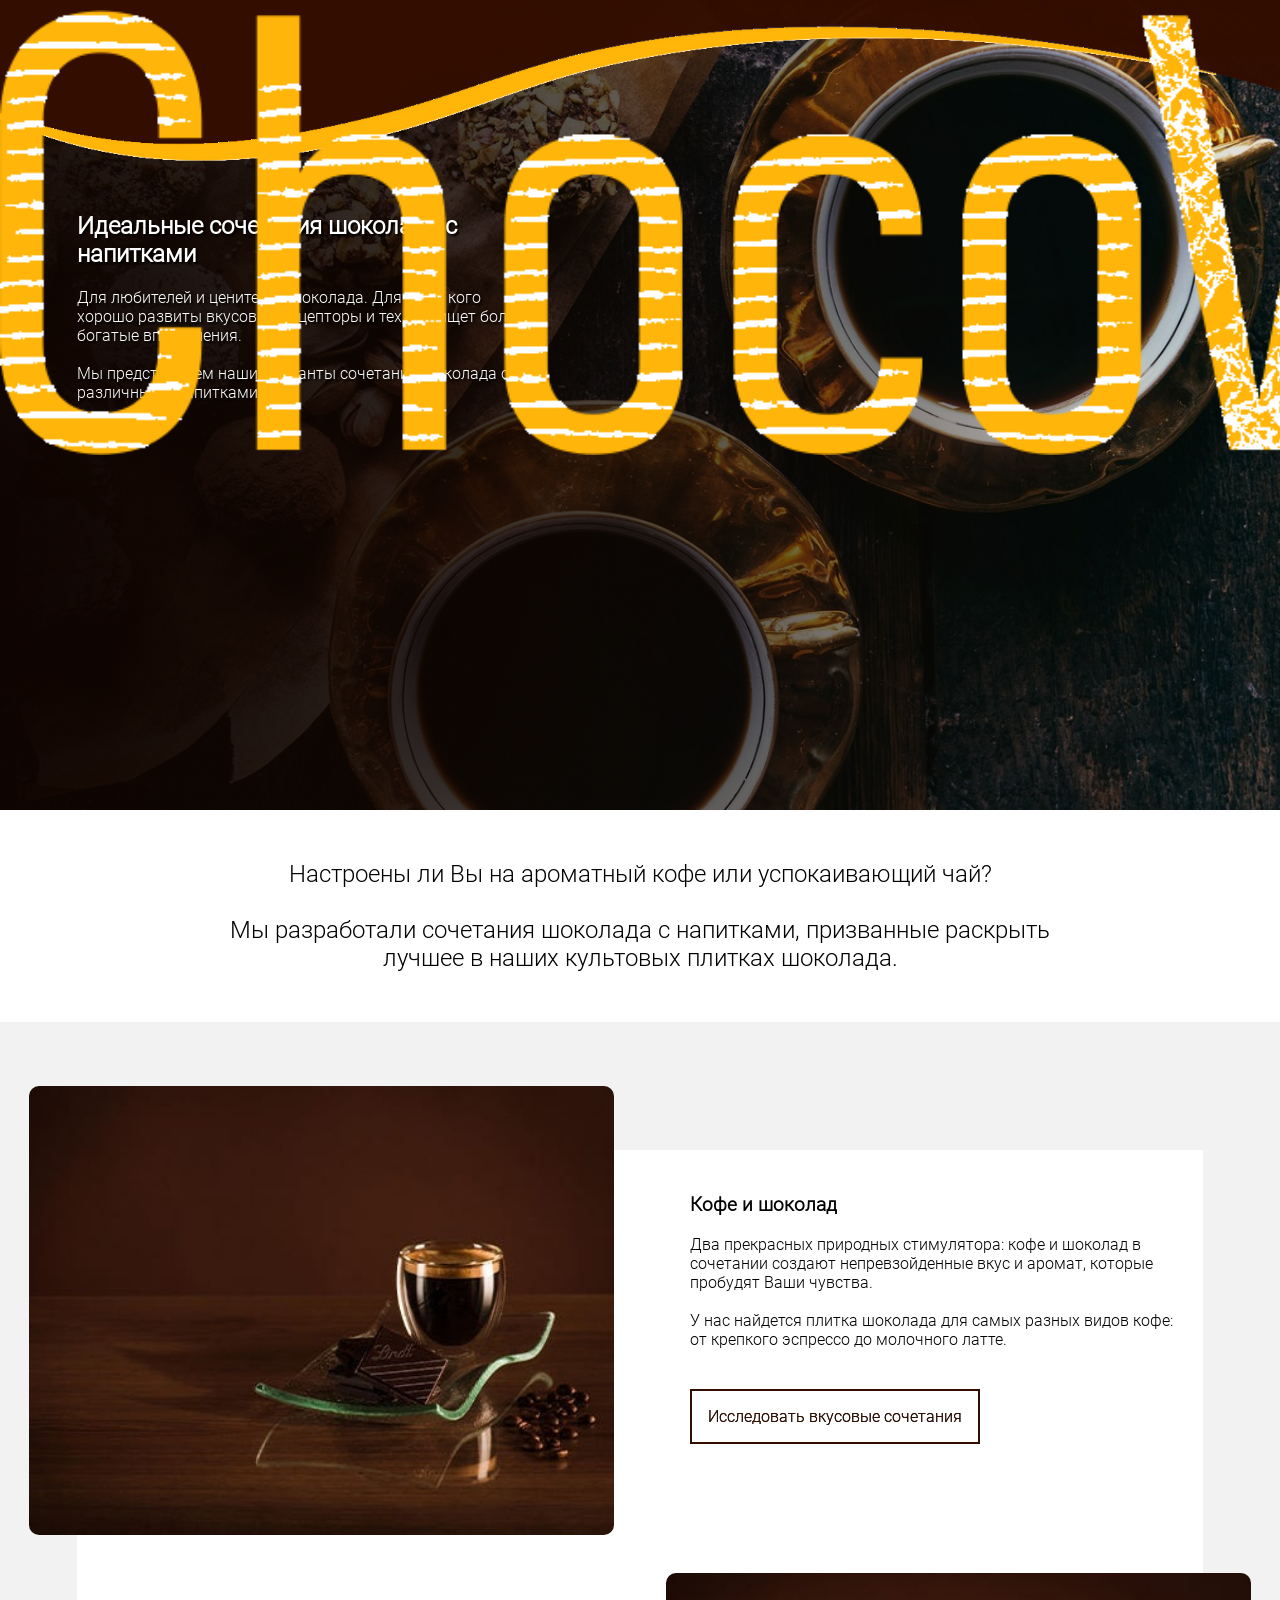
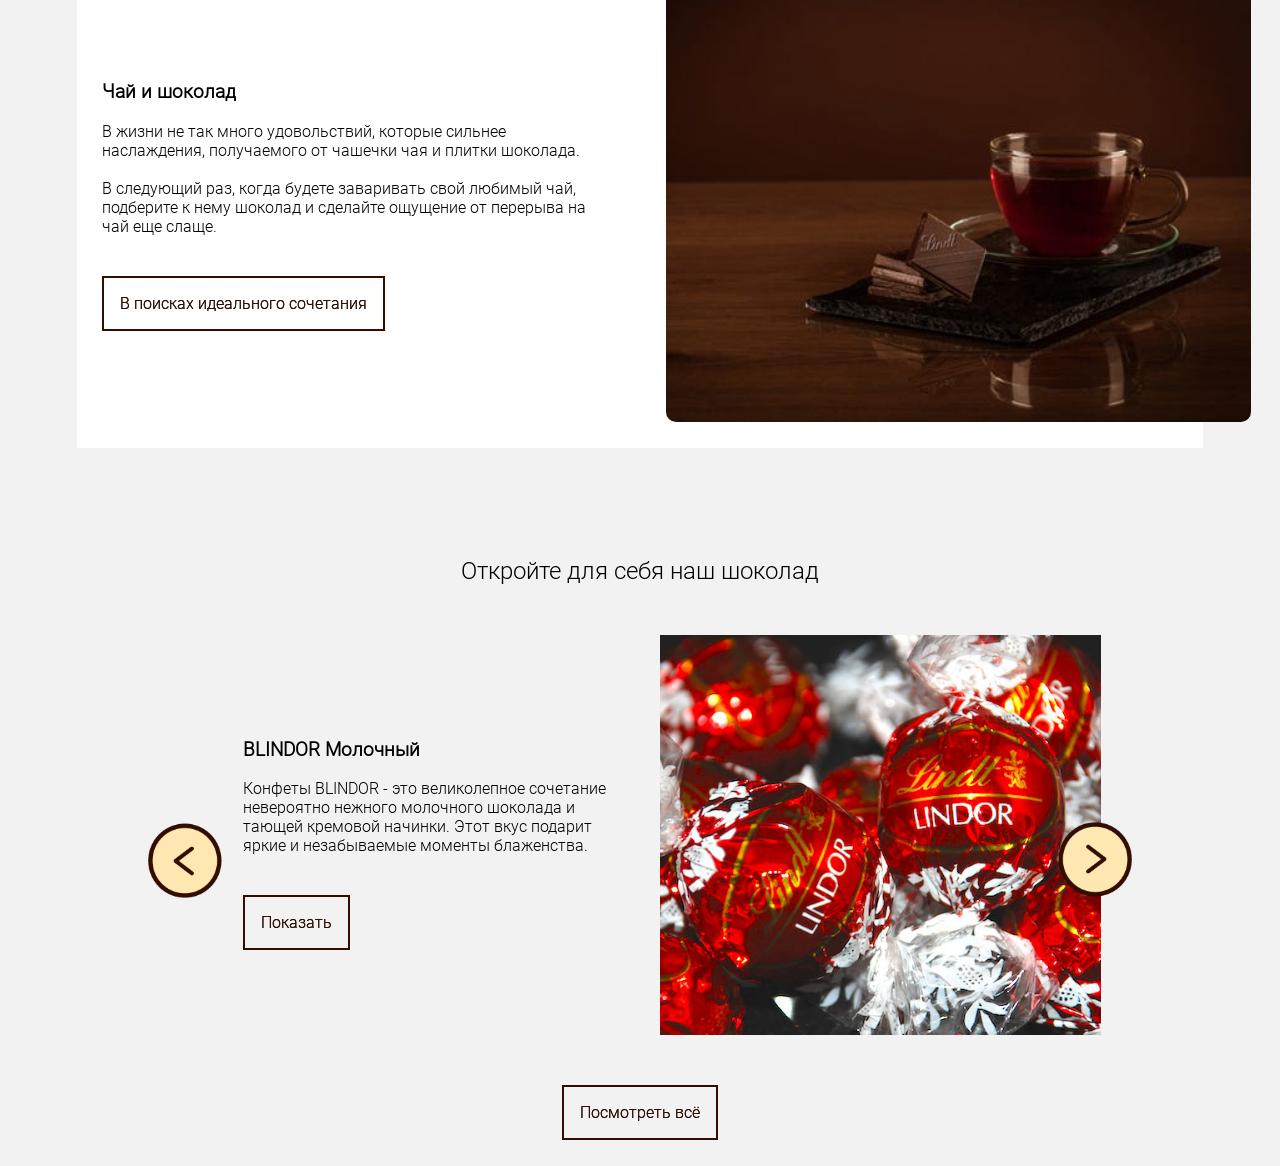
==== world/combinations.html @ 74cd6dc4 "init" ====
<html>
<head>
	<meta charset="utf-8">
	<link rel="stylesheet" href="../style.css">
	<title>Идеальные сочетания</title>
	<link rel="icon" href="../images/favicon.png">
	<meta name="viewport" content="width=device-width, initial-scale=1, minimum-scale=1">
</head>

<body>
	<script type="text/javascript" src="../scripts/header.js"></script>
	<!-- <script type="text/javascript" src="scripts/slider.js"></script> -->
	<script type="text/javascript" src="../scripts/scroll_animation.js"></script>
	<script type="text/javascript" src="../scripts/slider_buttons.js"></script>
	<script type="text/javascript">
		window.addEventListener("load", function(){
			setTimeout(function () {
				window.scrollTo({left: 0});
			},50);
			console.log("index");
		});
	</script>
	<div class="nav_button" onclick="buttonOnClick(this)"></div>
	<header id="header">
		<div class="nav">
			<a class="main" href="../index.html"><img src="../images/navbar/logo.png"></a>
			<a class="products" href="../products.html">Продукты</a>
			<a class="feed" href="../world.html">Мир ChocoVo!</a>
			<a class="shops" href="../shops.html">Магазины</a>
		</div>
	</header>

	<div id="slider">
		<input type="radio" name="slider_checkbox" class="slider_checkbox" id="slide_1" checked="checked">
		<label for="slide_1" style="visibility: hidden;"></label>
		<div class="slide_background" style="background-image: url('../images/combinations/slider.jpg');">
			<div class="slide_text_background"></div>
			<div class="slide">
				<div class = "slide_text">
					<h2 class="slide_title">Идеальные сочетания шоколада с напитками</h2>
					<p class="slide_label">
						Для любителей и ценителей шоколада. Для тех, у кого хорошо развиты вкусовые рецепторы и тех, кто ищет более богатые впечатления.<br><br>
						Мы представляем наши варианты сочетания шоколада с различными напитками.
					</p>
				</div>
			</div>
		</div>
	</div>

	<div class="content" style="padding: 30px 15%;">
		<h2 style="font-weight: normal;">Настроены ли Вы на ароматный кофе или успокаивающий чай?<br><br>
		Мы разработали сочетания шоколада с напитками, призванные раскрыть лучшее в наших культовых плитках шоколада.</h2>
	</div>

	<div class="content_margins">
		<div class = "image_text">
			<img src="../images/combinations/coffee/1.jpg" class="content_image anim_item">
			<div class="text">
				<h3 class="anim_item">Кофе и шоколад</h3>
				<p class="anim_item">Два прекрасных природных стимулятора: кофе и шоколад в сочетании создают непревзойденные вкус и аромат, которые пробудят Ваши чувства.<br><br>
				У нас найдется плитка шоколада для самых разных видов кофе: от крепкого эспрессо до молочного латте.</p>
				<div class="button dark anim_item"><a href="combinations/coffee.html">Исследовать вкусовые сочетания</a></div>
			</div>
		</div>
		<div class = "text_image">
			<img src="../images/combinations/tea/1.jpg" class="content_image anim_item">
			<div class="text">
				<h3 class="anim_item">Чай и шоколад</h3>
				<p class="anim_item">В жизни не так много удовольствий, которые сильнее наслаждения, получаемого от чашечки чая и плитки шоколада.<br><br>
					В следующий раз, когда будете заваривать свой любимый чай, подберите к нему шоколад и сделайте ощущение от перерыва на чай еще слаще.
				</p>
				<div class="button dark anim_item"><a href="combinations/tea.html">В поисках идеального сочетания</a></div>
			</div>
		</div>
	</div>

	<div class="content" style="background-color: transparent;">
		<h2 style="font-weight: normal;">Откройте для себя наш шоколад</h2>
		<div class="slider_buttons">
			<img src="../images/slider_buttons/previous.png" class = "previous_button" onclick="previousSlide()">
			<img src="../images/slider_buttons/next.png" class = "next_button" onclick="nextSlide()">
			<div class="slider_buttons_content active_slide">
				<div class="text">
					<h3>BLINDOR Молочный</h3>
					<p>Конфеты BLINDOR - это великолепное сочетание невероятно нежного молочного шоколада и тающей кремовой начинки. Этот вкус подарит яркие и незабываемые моменты блаженства.</p>
					<div class="button dark"><a href="../products/blindor_milk.html">Показать</a></div>
				</div>
				<div class="image" style="background-image: url('../images/slider_products/1.jpg');"><p></p></div>
			</div>
			<div class="slider_buttons_content">
				<div class="text">
					<h3>BLINDT Белый с ванилью</h3>
					<p>Удивительно шелковистый и сливочный белый шоколад с вкраплениями настоящих ванильных бобов. Исключительная палитра вкусов от Мэтров Шоколатье ChocoVo!</p>
					<div class="button dark"><a href="../products/blindt_white.html">Показать</a></div>
				</div>
				<div class="image" style="background-image: url('../images/slider_products/2.jpg');"><p></p></div>
			</div>
			<div class="slider_buttons_content">
				<<div class="text">
					<h3>BLINDT Молочный с высоким содержанием какао 45%</h3>
					<p>Изысканный шоколад с высоким содержанием молока и какао 45%.</p>
					<div class="button dark"><a href="../products/blindt_milk_45.html">Показать</a></div>
				</div>
				<div class="image" style="background-image: url('../images/slider_products/3.jpg');"><p></p></div>
			</div>
			<div class="slider_buttons_content">
				<<div class="text">
					<h3>BLINDOR Ассорти</h3>
					<p>Ассорти конфет из шоколада с нежной, тающей начинкой. Это четыре невероятных вкуса конфет BLINDOR, которые подарят яркие и незабываемые моменты блаженства. Внутри набора : Молочный шоколад, Белый шоколад, Горький шоколад с 60% содержанием какао и Молочный шоколад с фундуком.</p>
					<div class="button dark"><a href="../products/blindor_assorted.html">Показать</a></div>
				</div>
				<div class="image" style="background-image: url('../images/slider_products/4.jpg');"><p></p></div>
			</div>
		</div>
		<div class="button dark"><a href="../products.html">Посмотреть всё</a></div>
	</div>

	
	<footer style="width: 100%;">
		<div class="contacts">
			<div class="main_footer">Контакты</div>
			<p>
				Телефон: <a href="tel:+79221630503" style="color: #320d00;">+7 (922) 163-05-03</a>
				<br>
				E-mail: <a href="mailto:shambonik@gmail.com" style="color: #320d00;">shambonik@gmail.com</a>
			</p>
		</div>
		<div class="links">
			<div><a class="main_footer" href="../index.html">Главная</a></div>
			<div><a class="main_footer" href="../career.html">Карьера</a></div>
			<div><a class="main_footer" href="../products.html">Продукты</a></div>
			<div><a class="main_footer" href="../shops.html">Магазины</a></div>
		</div>
		<div class="world">
			<div><a class="main_footer" href="../world.html">Мир ChocoVo!</a></div>
			<div><a href="features.html">Почему наш шоколад такой особенный?</a></div>
			<div><a href="combinations.html">Вкусовые сочетания</a></div>
			<div><a href="kuzin_danil.html">Кузин Данил</a></div>
		</div>
		<p style="color: grey;">
			© 2020 Shambonik
		</p>
	</footer>
</body>
</html>
---- style.css ----
@font-face {
	font-family: Roboto;
	src: url(fonts/Roboto-Light.ttf);
}

html, body {
      overflow-x: hidden;
}

body {
	margin: 0px;
	width: 100%;
	background-color: #f2f2f2;
	font-family: Roboto, Verdana, Arial,Helvetica,sans-serif;
    -moz-hyphens: none;
    -webkit-hyphens: none;
    -ms-hyphens: none;
}

a {
	cursor: pointer;
	text-decoration: none;
}

a:visited {
  color: inherit;
}

a:link {
  color: inherit;
}

a:hover{
	color: #ffb609;
}



/*Навигационное меню*/
header{
	position: fixed;
	width: 100%;
	top: 0;
	padding-top: 0.8%;
	padding-bottom: 4vmax;
	background-image: url("images/navbar/header_background.png");
	background-repeat: no-repeat;
	background-size: 100vmax 120%;
	background-position: 0 -10vmax;
	align-items: top;
	color: white;
	transition: background-position 0.8s ease;
	z-index: 100;
}

.nav_button{
	visibility: hidden;
	cursor: pointer;
	z-index: 200;
	position: fixed;
	top: 20px;
	left: 20px;
	width: min(8vmax, 80px);
	height: min(8vmax, 80px);
	background: url("images/navbar/nav_button.png") no-repeat;
	background-size: 100%;
	transition: background 0.4s ease-out;
}

.nav {
	text-align: center;
	font-size: 1.5rem;
	font-family: Century Gothic,Verdana,Arial,Helvetica,sans-serif;
	display: grid;
	grid-template-columns: 2fr 1fr 1fr 1fr;
	grid-template-rows: 1fr;
	grid-template-areas:
	"main products feed shops";
	gap: 3vmax 0vmax;
}
.main{
	grid-area: main; 
}
.main img{
	height: 175%;
	width: auto;
}
.products { grid-area: products; }
.feed {grid-area: feed;}
.shops {grid-area: shops;}



/*Слайдер перед контентом страницы*/
#slider{
	width: 100%;
	height: 90%;
	position: static;
	text-align: center;
}

.slide_background{
	position: absolute;
	height: 90%;
	width: 100%;
	top:0;
	background-repeat: no-repeat;
	-webkit-background-size: cover;
	-moz-background-size: cover;
	-o-background-size: cover;
	background-size: cover;
	background-attachment: fixed;
	background-position: center;
	visibility: hidden;
    opacity: 0;
	transition: opacity 0.8s ease-out 0.1s, visibility 0.1s ease-out 0.9s;
}

.slide{
	display: grid;
	grid-template-columns: 0.7fr 1fr;
	grid-template-rows: 1fr;
	gap: 0px 0px;
	grid-template-areas:
	"text .";
}

.slide_text{
	z-index: 2;
	padding-left: 6vmax;
	text-shadow: 2px 2px 2px black; 
	color: white;
	grid-area: text;
	padding-top: 15vmax;
	text-align: left;

	font-size: 1rem;
}

#slider input{
	display: none;
}

#slider input + label{
	display: inline-block;
	width: 10px;
	height: 10px;
	border-radius: 8px;
	background: #320d00;
	border: 2px solid #ffb609;

	cursor: pointer;

	z-index: 10;
	position: relative;

	margin-right: 4px;
	top: 90%;

	transition: background 0.8s ease-out 0s;
}

#slider  input + label:hover {
	background: #ffebbe;
}

#slider  input:checked + label {
	background: #ffe7b1;
}

#slider input:checked + label + div {
    visibility: visible;
    opacity: 1;
    transition: opacity 0.8s ease-out 0.1s, visibility 0.1s ease-out 0s;
}

.slide_label{
	margin-bottom: 40px;
}

.button{
	display: inline-block;
	text-shadow: 0px 0px 0px black; 
	color: #ffe7b1;
	
	border: 2px solid;
	background-repeat: no-repeat;
	background-image: linear-gradient(0, #ffe7b1, #ffe7b1);
	background-size: 0% 100%;
    background-position: center center;
	border-color: #ffe7b1;
	transition: color .2s ease-in-out, background .3s ease-in-out;
}

.button:hover{
	color: #320d00;
	background-size: 100% 100%;
	transition: color .2s ease-in-out, background .4s ease-in-out;
}

.button a{
	text-align: center;
	display: block;
	height: inherit;
	padding: min(16px, 1.5vmax);
	color: #ffe7b1;
	transition: color .2s ease-in-out;
}

.button:hover a{
	color: #320d00;
	transition: color .2s ease-in-out;
}

.button.dark a{
	color: #320d00;
}

.button.dark{
	color: #320d00;
	border-color: #320d00;
}


.slide_text_background{
	position: absolute;
	height: 100%;
	width: 100%;
	z-index: 0;
	background-image: url('images/slider/background.png');
}

/*Контент страницы*/
.content{
	text-align: center;
	padding: 2vmax 4vmax;
	background-color: white;
	-webkit-background-size: cover;
	-moz-background-size: cover;
	-o-background-size: cover;
	background-size: cover;
}

.content.link{
	color: white;
	background-size: cover;
	padding: 40px 200px;
}

.content.link h2{
	display: inline-block;
}

.content.link h2, .content.link p{
	background-color: black;
	margin-bottom: 40px;
}

.content_margins{
	background-color: white;
	padding: 2vmax;
	margin: 6vmax;
	margin-top: 10vmax;
	position: static;
	margin-bottom: 5vmax;
}

.image_text{
	display: grid;
	grid-template-columns: 1fr 1fr;
	grid-template-rows: 1fr;
	gap: 100px 100px;
	grid-template-areas:
	"image text";
	margin-bottom: 10vmax;
}

.text_image{
	display: grid;
	grid-template-columns: 1fr 1fr;
	grid-auto-columns: 45vmax;
	grid-template-rows: 1fr;
	gap: 100px 100px;
	grid-template-areas:
	"text image";
}


.content_image{
	border-radius: 10px;
	width: 120%;
	height: auto;
	grid-area: image;
	margin-top: -7vmax;
	opacity: 0;
	position: relative;
}

.image_text .content_image{
	left: -50%;
}

.image_text .content_image.active_anim{
	left: -15%;
	opacity: 1;
	transition: opacity .8s ease-in-out, left .8s ease-in-out;
}

.text_image .content_image{
	right: -30%;
}

.text_image .content_image.active_anim{
	right: 5%;
	opacity: 1;
	transition: opacity .8s ease-in-out, right .8s ease-in-out;
}

.text{
	grid-auto-columns: min-content;
	grid-area: text;
}

.text p{
	margin-bottom: 40px;
}

h2.anim_item, h3.anim_item, p.anim_item, .button.anim_item{
	position: relative;
	opacity: 0;
	top: 40px;
}

h2.anim_item.active_anim, h3.anim_item.active_anim, p.anim_item.active_anim, .button.anim_item.active_anim{
	top: 0px;
	opacity: 1;
	transition: opacity 0.6s ease-in-out, top 0.6s ease-in-out;
}

.button.anim_item.active_anim{
	transition: opacity 0.6s ease-in-out, top 0.6s ease-in-out, color .2s ease-in-out, background .3s ease-in-out;
}


/*Слайдер с кнопками*/
.slider_buttons{
	height: 20vmax;
	margin: 50px 0;
	display:grid;
	grid-template-columns: 1fr;
	grid-template-rows: 1fr;
	grid-template-areas:
	"content";
	height: 400px;
}

.previous_button, .next_button{
	cursor: pointer;
	width: 7vmax;
	position: absolute;
	margin-top: 180px;
	z-index: 90;
}

.previous_button{
	left: 11vmax;
}

.next_button{
	right: 11vmax;
}

.slider_buttons_content{
	grid-area: content;
	display: grid;
	grid-template-columns: 1fr 1fr;
	grid-template-rows: 1fr;
	align-items: center;
	gap: 0px 40px;
	grid-template-areas:
	"text image";

	text-align: left;
	height: 400px;
	padding: 0 10vmax;

	visibility: hidden;
    opacity: 0;
	transition: opacity 0.8s ease-out, visibility 1s ease-out;
}

.slider_buttons_content.active_slide{
	visibility: visible;
    opacity: 1;
	top: 0;
}

.slider_buttons_content .text{
	padding-left: 5vmax;
	grid-area: text;
}
.slider_buttons_content .image{
	grid-area: image;
	height: 100%;
	background-repeat: no-repeat;
	-webkit-background-size: cover;
	-moz-background-size: cover;
	-o-background-size: cover;
	background-size: cover;
	background-position: center;
}

/*Ссылки-картинки*/
.image_link div{
	width: 100%;
	height: 100%;
	background-repeat: no-repeat;
	background-size: 100% auto;
	background-position: center;
	transition: background-size 0.3s ease;
}

.image_link:hover div{
	background-size: 110% auto;
}

.instagram_photos{
	display: grid;
	grid-template-columns: repeat(6, 14vw);
	grid-template-rows: 14vw 14vw;
	gap: 10px 10px;
	grid-template-areas:
	"photo1 photo3 photo3 photo4 photo4 photo5"
	"photo2 photo3 photo3 photo4 photo4 photo6";
	justify-content: center;
	align-items: bottom;
	padding-top: 20px;
	padding-bottom: 40px;
}
.photo1 { grid-area: photo1; }
.photo2 { grid-area: photo2; }
.photo3 { grid-area: photo3; }
.photo4 { grid-area: photo4; }
.photo5 { grid-area: photo5; }
.photo6 { grid-area: photo6; }

/*Футер*/

footer{
	background-color: white;
	border-top: 5px solid;
	border-image-source: linear-gradient(43deg, rgba(50,13,0,1) 0%, rgba(255,182,9,1) 50%, rgba(255,255,255,1) 100%);
  	border-image-slice: 1;
	margin-bottom: 0;
	padding-top: 2vmax;
	padding-left: 8vmax;
	padding-right: 8vmax;
	position: absolute;
	width: 100%;
	z-index: 0;


	color: DimGray;

	display: grid;
	grid-template-columns: 1fr 1fr 1fr;
	grid-template-rows: 1fr 1fr 0.2fr;
	align-items: top;
	gap: 0px 0px;
	grid-template-areas:
	"contacts_link world links"
	"contacts world links"
	". . grey";
}
.contacts_link{
	grid-area: contacts_link;
}
.links{
	grid-area: links;
}
.world{
	list-style-type: none;
	grid-area: world;
}
.world div, .links div{
	margin-bottom: 10px;
}

.social_networks{
	grid-area: social_networks;
}


.main_footer{
	font-size: 1.4rem;
}

footer p{
	grid-area: grey;
}

@media (min-width: 750px) and (max-width: 1000px){
	.nav {
		font-size: 1.2rem;
    	grid-template-columns: repeat(4, 1fr);
	}

	.slide{
		display: grid;
		grid-template-columns: 1.2fr 1fr;
	}
}

@media (max-width: 750px){

	header {
		visibility: hidden;
		opacity: 0;
		background-color: #320d00;
		background-image: none;
		border-bottom: 4px solid #ffb609;
		transition: opacity 0.4s ease-out, visibility 0.4s ease-out;
	}

	.main img{
		visibility: hidden;
	}

	.main:before{
		content: "Главная";
	}

	.nav {
		font-size: 1.4rem;
		align-items: center;
		z-index: 101;
		width: 100%;
		grid-template-columns: 1fr;
		grid-template-rows: 3fr 1fr 1fr 1fr 1fr 1fr;
		grid-template-areas:
		"."
		"main"
		"products"
		"feed"
		"shops"
		".";
		gap: 20px 0;
	}


	.nav_button.active{
		background-image: url("images/navbar/nav_close.png");
	}

	.nav_button.active + header{
		visibility: visible;
		opacity: 1;
	}

	.slide_text_background{
		background-image: url('images/slider/mobile_background.png');
	}

	.slide{
		display: grid;
		grid-template-columns: 1fr;
		grid-template-rows: 0.5fr 1fr;
		grid-template-areas: 
		"text"
		".";
	}

	.slide_text{
		padding-left: 3%;
		padding-right: 3%;
		text-align: center;
		font-size: 0.9rem;
	}

	.slider_buttons{
		height: 500px;
	}

	.slider_buttons_content{
		padding: 0;
		grid-template-columns: 1fr;
		grid-template-rows: 3fr 1;
		align-items: center;
		grid-template-areas:
		"image" "text";
		height: 500px;
	}

	.slider_buttons_content .text{
		text-align: center;
		padding-left: 0;
	}

	.previous_button{
		left: 1vmax;
	}

	.next_button{
		right: 1vmax;
	}

	.previous_button, .next_button{
		width: 50px;
		margin-top: 100px;
	}

	.nav_button{
		visibility: visible;
	}

	.content{
		padding-right: 5%;
		padding-left: 5%;
	}

	.content.link{
		padding: 40px 15%;
	}

	.content.link h2,.content.link p{
		margin-bottom: 40px;
	}

	.content_margins{
		margin-left: 5%;
		margin-right: 5%;
	}

	.image_text{
		/*height: 100%;*/
		display: inline-block;
		margin-bottom: 100px;
	}

	.text_image{
		/*height: 100%;*/
		display: inline-block;
		margin-bottom: 100px;
	}

	.instagram_photos{
		grid-template-columns: repeat(2, 40vw);
		grid-template-rows: 40vw 40vw;
		grid-template-areas:
		"photo1 photo5"
		"photo2 photo6";
		margin-left: 5%;
		padding-bottom: 20px;
	}

	footer{
		padding-left: 5%;
		font-size: 0.8rem;
		display: grid;
		grid-template-columns: 1fr;
		grid-template-rows: 0.5fr 0.3fr 1fr 1fr 0.2fr;
		align-items: top;
		gap: 0px 0px;
		grid-template-areas:
		"contacts_link" "contacts"
		"world"
		"links"
		"grey";
	}

}
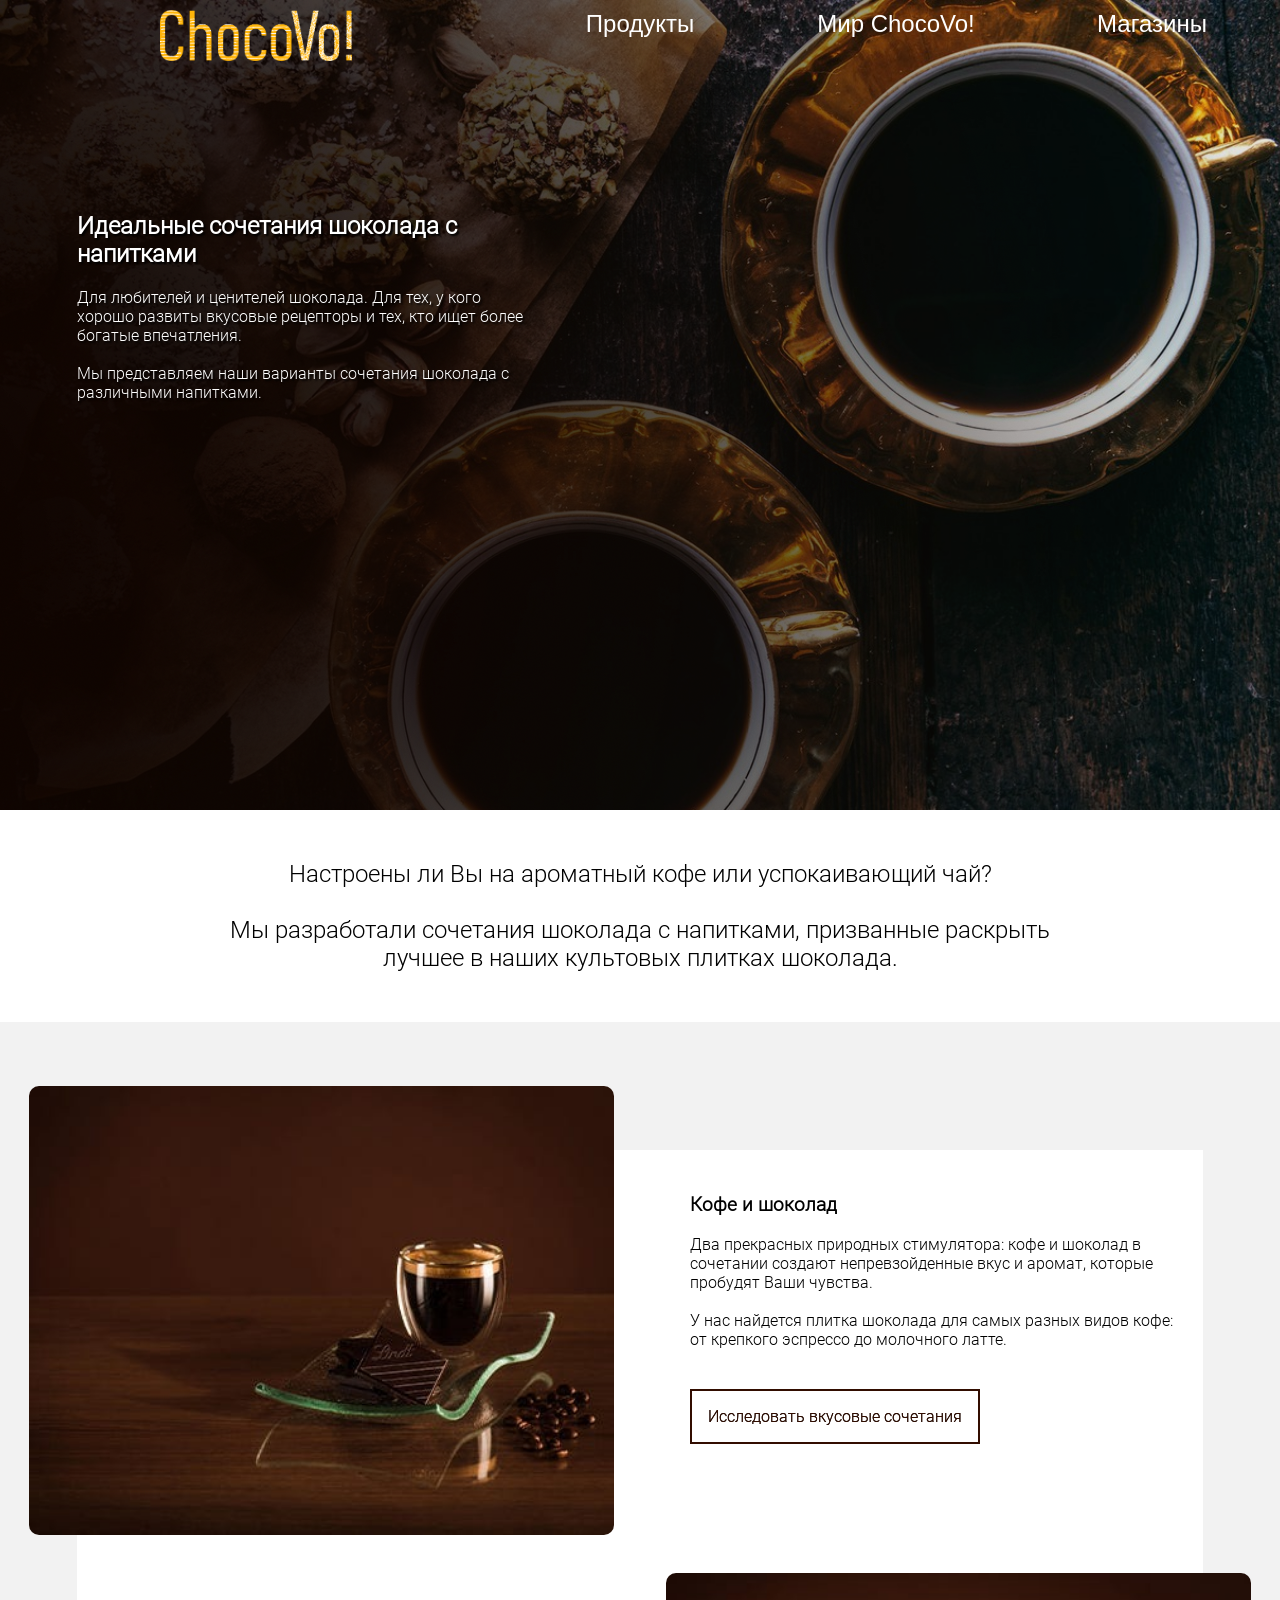
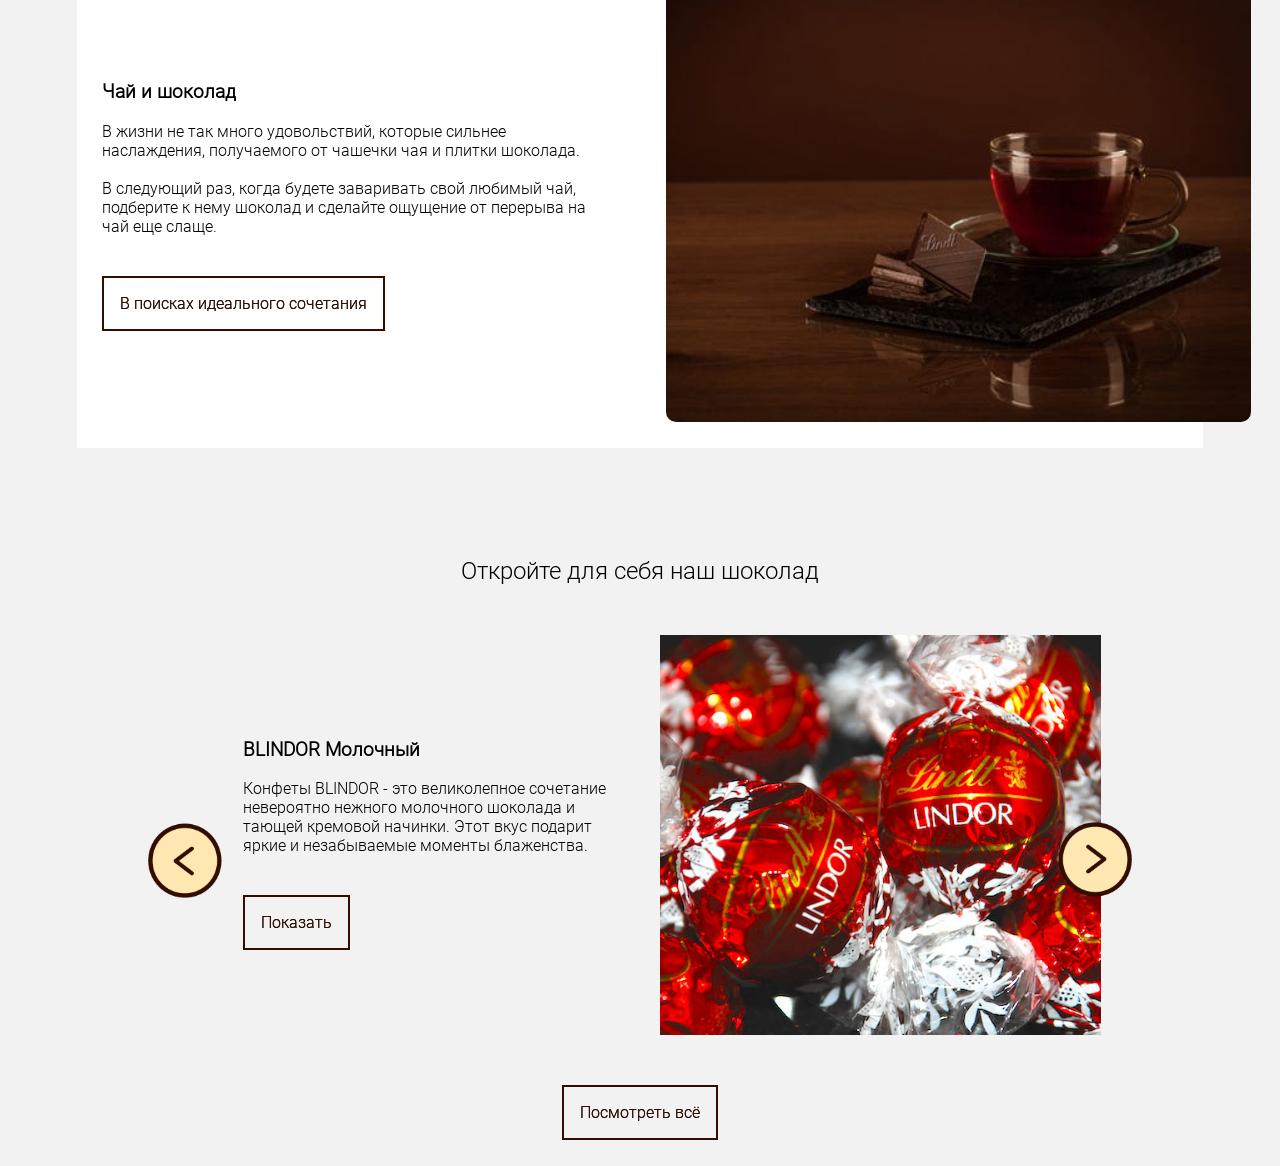
==== commit 356c3978: "Minor changes" ====
--- a/world/combinations.html
+++ b/world/combinations.html
@@ -96,7 +96,7 @@
 				<div class="image" style="background-image: url('../images/slider_products/2.jpg');"><p></p></div>
 			</div>
 			<div class="slider_buttons_content">
-				<<div class="text">
+				<div class="text">
 					<h3>BLINDT Молочный с высоким содержанием какао 45%</h3>
 					<p>Изысканный шоколад с высоким содержанием молока и какао 45%.</p>
 					<div class="button dark"><a href="../products/blindt_milk_45.html">Показать</a></div>
@@ -104,7 +104,7 @@
 				<div class="image" style="background-image: url('../images/slider_products/3.jpg');"><p></p></div>
 			</div>
 			<div class="slider_buttons_content">
-				<<div class="text">
+				<div class="text">
 					<h3>BLINDOR Ассорти</h3>
 					<p>Ассорти конфет из шоколада с нежной, тающей начинкой. Это четыре невероятных вкуса конфет BLINDOR, которые подарят яркие и незабываемые моменты блаженства. Внутри набора : Молочный шоколад, Белый шоколад, Горький шоколад с 60% содержанием какао и Молочный шоколад с фундуком.</p>
 					<div class="button dark"><a href="../products/blindor_assorted.html">Показать</a></div>
--- a/style.css
+++ b/style.css
@@ -12,9 +12,9 @@
 	width: 100%;
 	background-color: #f2f2f2;
 	font-family: Roboto, Verdana, Arial,Helvetica,sans-serif;
-    -moz-hyphens: none;
-    -webkit-hyphens: none;
-    -ms-hyphens: none;
+    /*-moz-hyphens: auto;
+    -webkit-hyphens: auto;
+    -ms-hyphens: auto;*/
 }
 
 a {
@@ -45,7 +45,7 @@
 	padding-bottom: 4vmax;
 	background-image: url("images/navbar/header_background.png");
 	background-repeat: no-repeat;
-	background-size: 100vmax 120%;
+	background-size: 100vmax 8.5vmax;
 	background-position: 0 -10vmax;
 	align-items: top;
 	color: white;
@@ -56,7 +56,7 @@
 .nav_button{
 	visibility: hidden;
 	cursor: pointer;
-	z-index: 200;
+	z-index: 400;
 	position: fixed;
 	top: 20px;
 	left: 20px;
@@ -82,7 +82,7 @@
 	grid-area: main; 
 }
 .main img{
-	height: 175%;
+	height: 4vmax;
 	width: auto;
 }
 .products { grid-area: products; }
@@ -160,7 +160,7 @@
 	transition: background 0.8s ease-out 0s;
 }
 
-#slider  input + label:hover {
+#slider input + label:hover {
 	background: #ffebbe;
 }
 
@@ -524,6 +524,7 @@
 
 	.main img{
 		visibility: hidden;
+		position: absolute;
 	}
 
 	.main:before{
